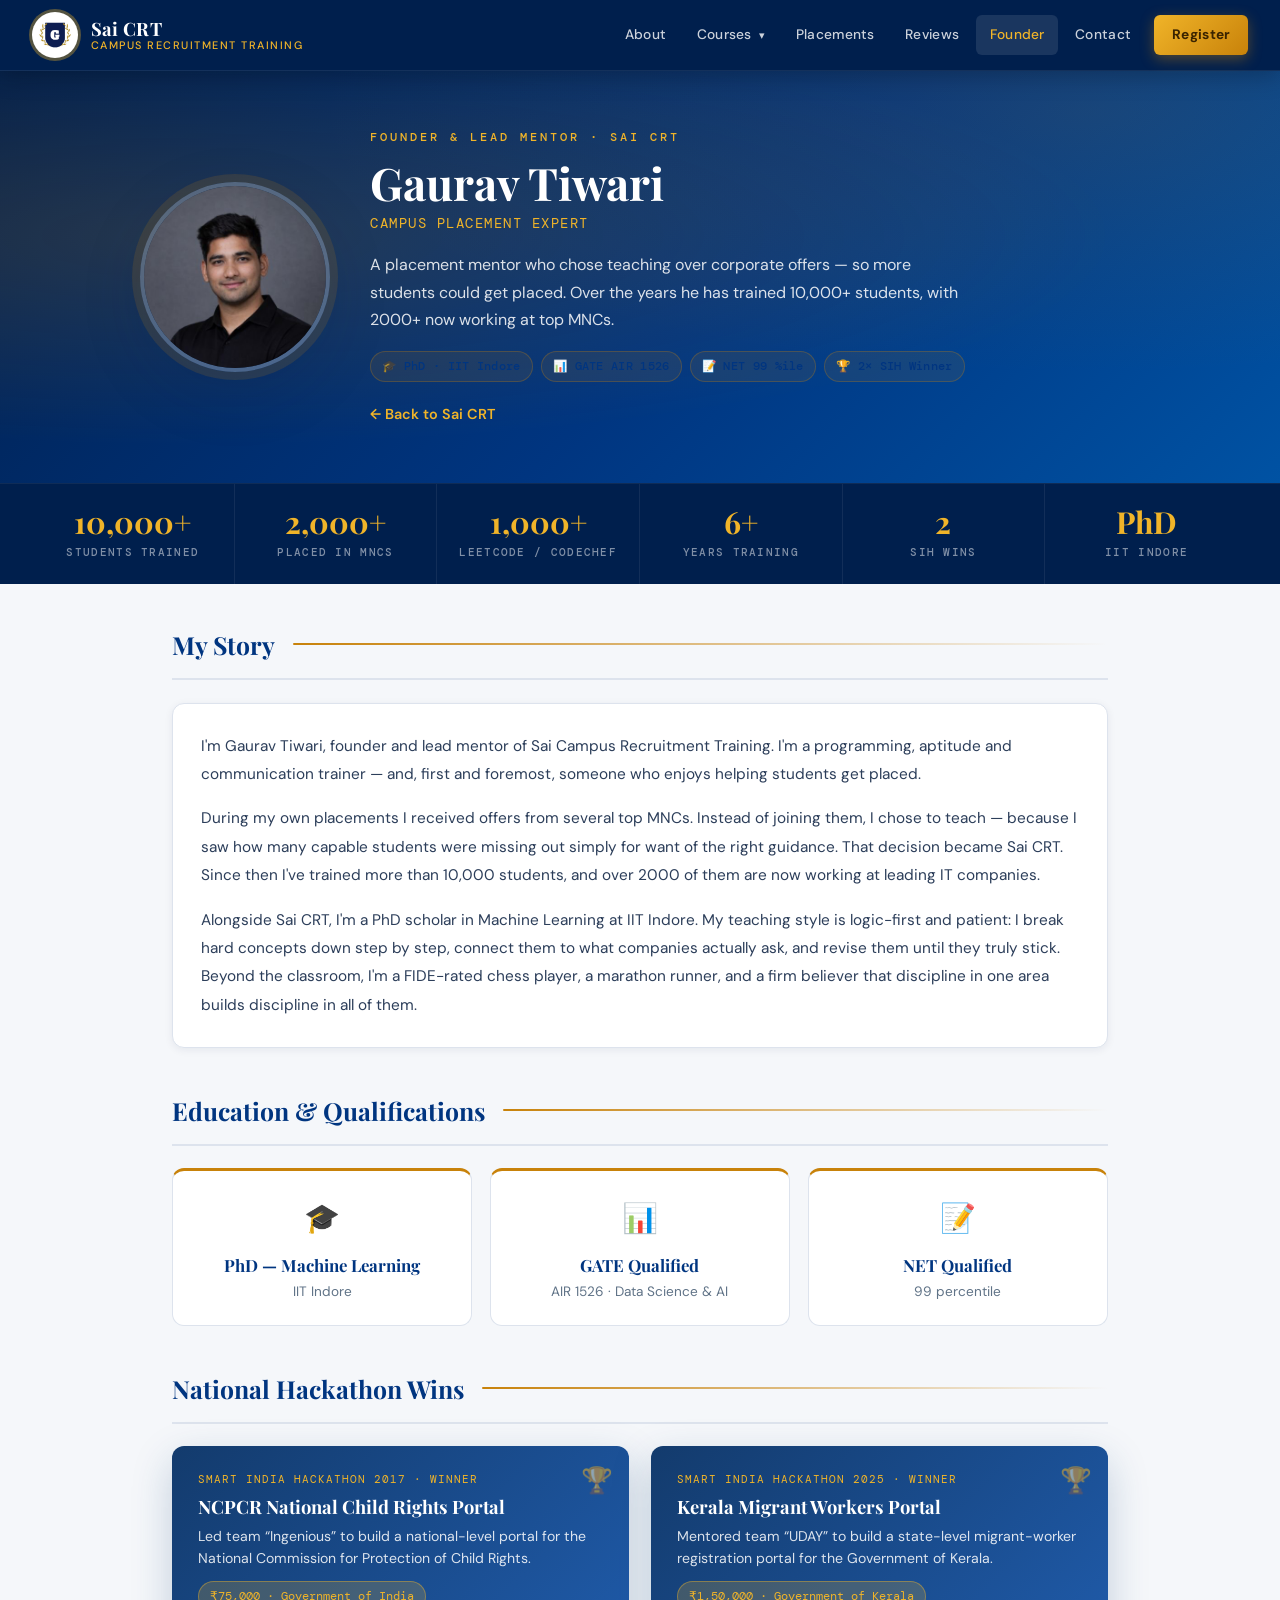
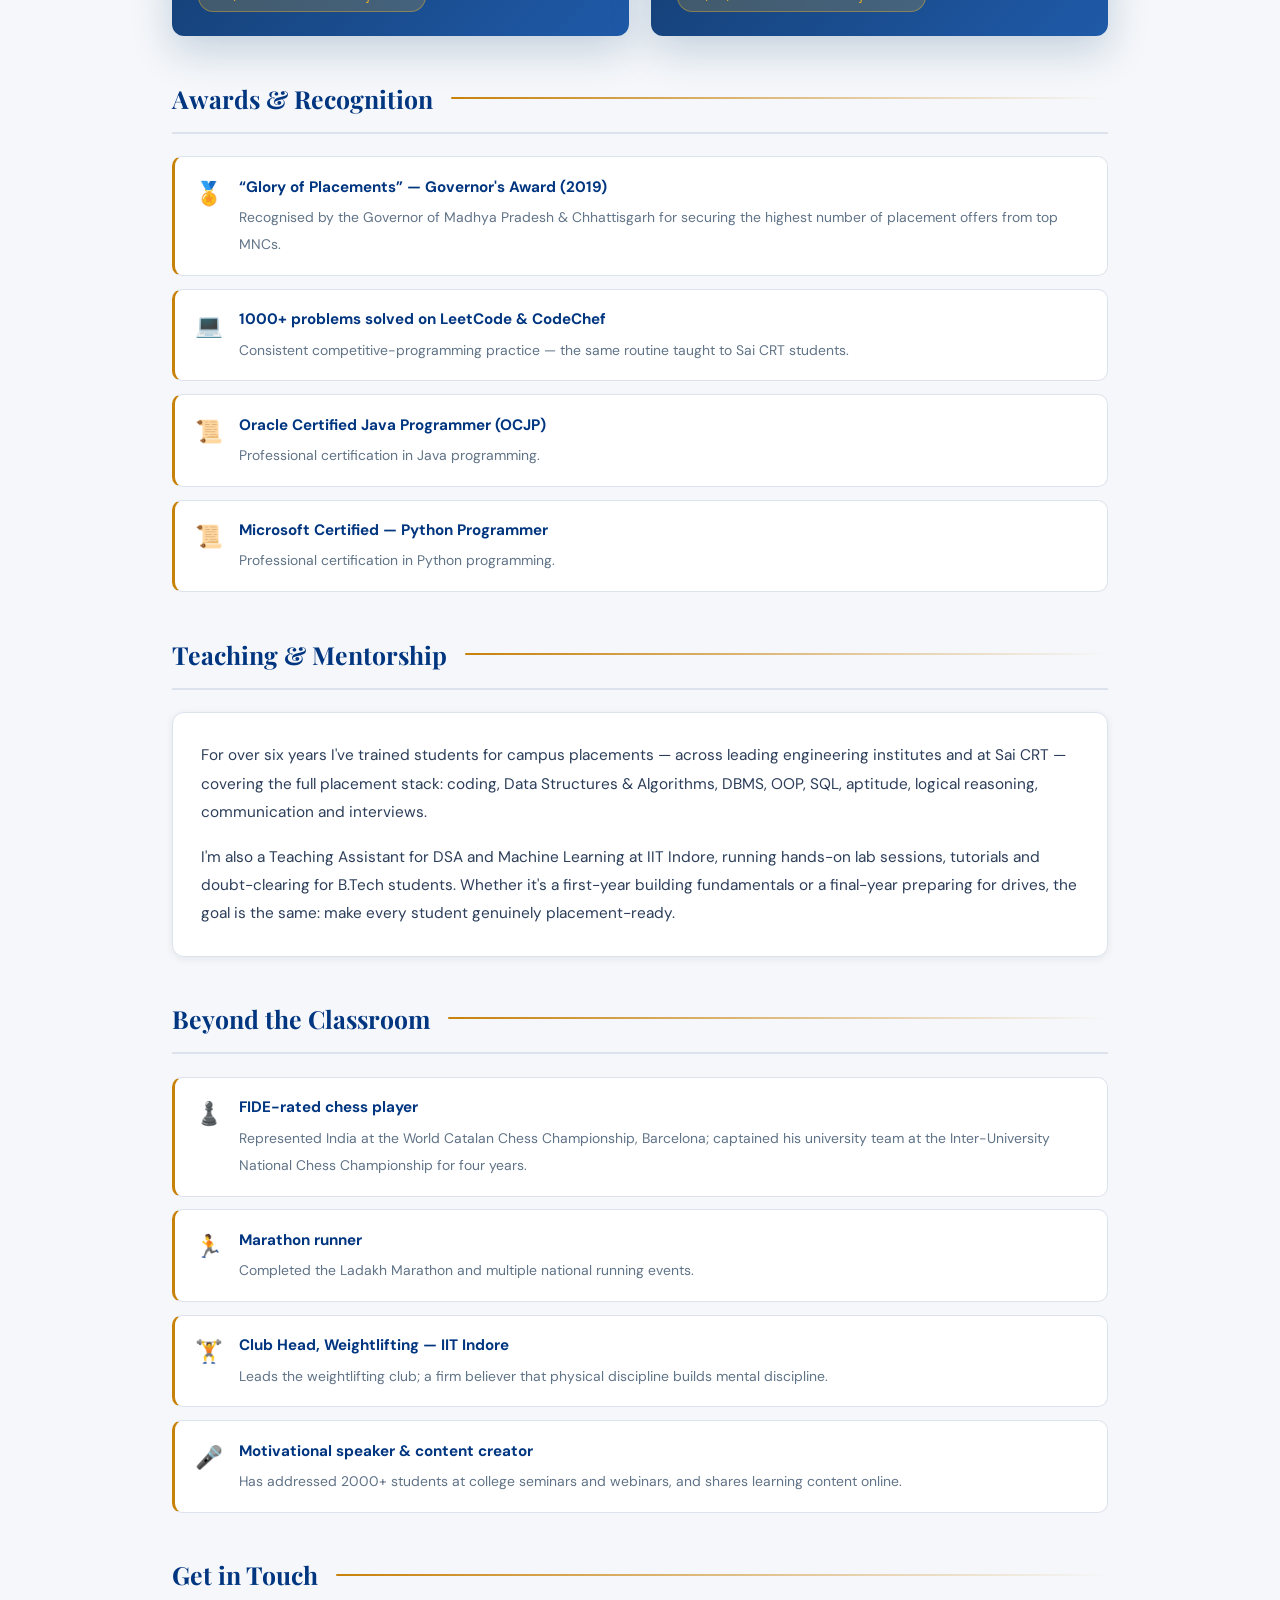
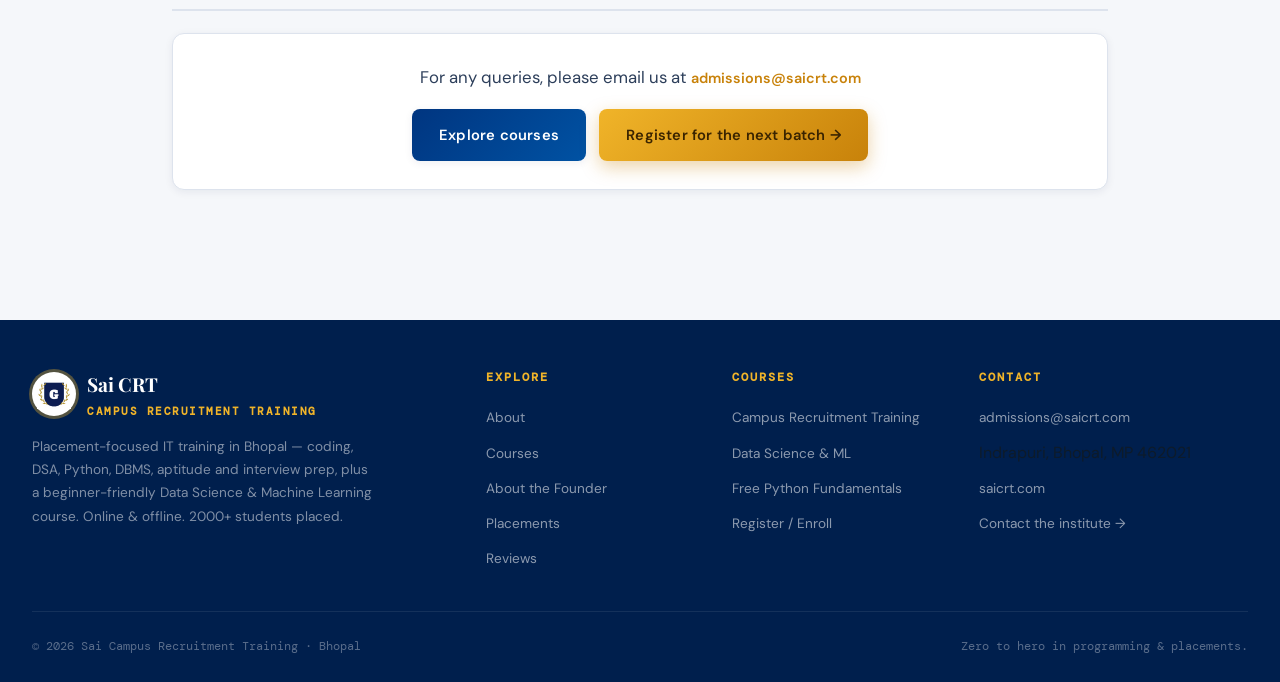
==== about.html @ c1619d97 "commit 1" ====
<!DOCTYPE html>
<html lang="en">
<head>
  <meta charset="UTF-8">
  <meta name="viewport" content="width=device-width, initial-scale=1.0">
  <script>document.documentElement.classList.add('js');</script>
  <meta name="description" content="About Gaurav Tiwari — Founder & Lead Mentor of Sai Campus Recruitment Training, Bhopal. PhD scholar (Machine Learning) at IIT Indore, GATE-qualified, two-time Smart India Hackathon winner. 10,000+ students trained, 2000+ placed at top MNCs.">
  <title>About the Founder — Gaurav Tiwari | Sai CRT</title>
  <link rel="icon" href="logo.png" type="image/png">
  <link rel="preconnect" href="https://fonts.googleapis.com">
  <link rel="preconnect" href="https://fonts.gstatic.com" crossorigin>
  <link href="https://fonts.googleapis.com/css2?family=Playfair+Display:wght@400;600;700;900&family=DM+Sans:wght@300;400;500;600;700&family=DM+Mono:wght@400;500&display=swap" rel="stylesheet">
  <link rel="stylesheet" href="style.css">
</head>
<body>

<!-- ======================= HEADER ======================= -->
<header>
  <div class="header-inner">
    <a href="index.html" class="logo-wrap" aria-label="Sai CRT home">
      <span class="logo-badge"><img src="logo.png" alt="Sai CRT logo"></span>
      <span class="logo-text">
        <strong>Sai CRT</strong>
        <span>Campus Recruitment Training</span>
      </span>
    </a>
    <button class="nav-toggle" aria-label="Toggle navigation" aria-expanded="false">☰</button>
    <nav class="main-nav" aria-label="Primary">
      <ul>
        <li><a href="index.html#about">About</a></li>
        <li class="nav-dropdown">
          <a href="index.html#courses">Courses</a>
          <ul class="dropdown-menu">
            <li><a href="index.html#courses">Campus Recruitment Training</a></li>
            <li><a href="index.html#courses">Data Science &amp; ML</a></li>
          </ul>
        </li>
        <li><a href="index.html#placements">Placements</a></li>
        <li><a href="index.html#reviews">Reviews</a></li>
        <li><a href="about.html" class="active">Founder</a></li>
        <li><a href="index.html#contact">Contact</a></li>
        <li><a href="index.html#register" class="nav-cta">Register</a></li>
      </ul>
    </nav>
  </div>
</header>

<!-- ======================= ABOUT HERO ======================= -->
<section class="about-hero">
  <div class="about-hero-inner">
    <img class="about-photo" src="gaurav.jpg" alt="Gaurav Tiwari">
    <div>
      <div class="hero-label">Founder &amp; Lead Mentor · Sai CRT</div>
      <h1>Gaurav Tiwari</h1>
      <div class="role">Campus Placement Expert</div>
      <p class="lead">A placement mentor who chose teaching over corporate offers — so more students could get placed. Over the years he has trained 10,000+ students, with 2000+ now working at top MNCs.</p>
      <div class="cred-chips">
        <span class="cred-chip">🎓 PhD · IIT Indore</span>
        <span class="cred-chip">📊 GATE AIR 1526</span>
        <span class="cred-chip">📝 NET 99 %ile</span>
        <span class="cred-chip">🏆 2× SIH Winner</span>
      </div>
      <a href="index.html" class="text-link on-navy">← Back to Sai CRT</a>
    </div>
  </div>
</section>

<!-- ======================= CREDENTIAL STRIP ======================= -->
<div class="stats-bar">
  <div class="stats-inner">
    <div class="stat-item"><span class="stat-num" data-count="10000" data-suffix="+">10,000+</span><span class="stat-label">Students Trained</span></div>
    <div class="stat-item"><span class="stat-num" data-count="2000" data-suffix="+">2000+</span><span class="stat-label">Placed in MNCs</span></div>
    <div class="stat-item"><span class="stat-num" data-count="1000" data-suffix="+">1000+</span><span class="stat-label">LeetCode / CodeChef</span></div>
    <div class="stat-item"><span class="stat-num" data-count="6" data-suffix="+">6+</span><span class="stat-label">Years Training</span></div>
    <div class="stat-item"><span class="stat-num" data-count="2">2</span><span class="stat-label">SIH Wins</span></div>
    <div class="stat-item"><span class="stat-num">PhD</span><span class="stat-label">IIT Indore</span></div>
  </div>
</div>

<!-- ======================= BODY ======================= -->
<div class="about-wrap">

  <!-- STORY -->
  <section class="block">
    <h2 class="section-title">My Story</h2>
    <div class="about-card reveal">
      <p>I'm Gaurav Tiwari, founder and lead mentor of Sai Campus Recruitment Training. I'm a programming, aptitude and communication trainer — and, first and foremost, someone who enjoys helping students get placed.</p>
      <p>During my own placements I received offers from several top MNCs. Instead of joining them, I chose to teach — because I saw how many capable students were missing out simply for want of the right guidance. That decision became Sai CRT. Since then I've trained more than 10,000 students, and over 2000 of them are now working at leading IT companies.</p>
      <p>Alongside Sai CRT, I'm a PhD scholar in Machine Learning at IIT Indore. My teaching style is logic-first and patient: I break hard concepts down step by step, connect them to what companies actually ask, and revise them until they truly stick. Beyond the classroom, I'm a FIDE-rated chess player, a marathon runner, and a firm believer that discipline in one area builds discipline in all of them.</p>
    </div>
  </section>

  <!-- EDUCATION -->
  <section class="block">
    <h2 class="section-title">Education &amp; Qualifications</h2>
    <div class="edu-grid">
      <div class="edu-card reveal"><div class="ico">🎓</div><h4>PhD — Machine Learning</h4><p>IIT Indore</p></div>
      <div class="edu-card reveal"><div class="ico">📊</div><h4>GATE Qualified</h4><p>AIR 1526 · Data Science &amp; AI</p></div>
      <div class="edu-card reveal"><div class="ico">📝</div><h4>NET Qualified</h4><p>99 percentile</p></div>
    </div>
  </section>

  <!-- HACKATHONS -->
  <section class="block">
    <h2 class="section-title">National Hackathon Wins</h2>
    <div class="grid-2">
      <div class="hack-card reveal">
        <div class="tag">Smart India Hackathon 2017 · Winner</div>
        <h4>NCPCR National Child Rights Portal</h4>
        <p>Led team “Ingenious” to build a national-level portal for the National Commission for Protection of Child Rights.</p>
        <span class="prize">₹75,000 · Government of India</span>
      </div>
      <div class="hack-card reveal">
        <div class="tag">Smart India Hackathon 2025 · Winner</div>
        <h4>Kerala Migrant Workers Portal</h4>
        <p>Mentored team “UDAY” to build a state-level migrant-worker registration portal for the Government of Kerala.</p>
        <span class="prize">₹1,50,000 · Government of Kerala</span>
      </div>
    </div>
  </section>

  <!-- AWARDS -->
  <section class="block">
    <h2 class="section-title">Awards &amp; Recognition</h2>
    <div class="reveal">
      <div class="award-item"><span class="ico">🏅</span><div><strong>“Glory of Placements” — Governor's Award (2019)</strong><span>Recognised by the Governor of Madhya Pradesh &amp; Chhattisgarh for securing the highest number of placement offers from top MNCs.</span></div></div>
      <div class="award-item"><span class="ico">💻</span><div><strong>1000+ problems solved on LeetCode &amp; CodeChef</strong><span>Consistent competitive-programming practice — the same routine taught to Sai CRT students.</span></div></div>
      <div class="award-item"><span class="ico">📜</span><div><strong>Oracle Certified Java Programmer (OCJP)</strong><span>Professional certification in Java programming.</span></div></div>
      <div class="award-item"><span class="ico">📜</span><div><strong>Microsoft Certified — Python Programmer</strong><span>Professional certification in Python programming.</span></div></div>
    </div>
  </section>

  <!-- TEACHING -->
  <section class="block">
    <h2 class="section-title">Teaching &amp; Mentorship</h2>
    <div class="about-card reveal">
      <p>For over six years I've trained students for campus placements — across leading engineering institutes and at Sai CRT — covering the full placement stack: coding, Data Structures &amp; Algorithms, DBMS, OOP, SQL, aptitude, logical reasoning, communication and interviews.</p>
      <p>I'm also a Teaching Assistant for DSA and Machine Learning at IIT Indore, running hands-on lab sessions, tutorials and doubt-clearing for B.Tech students. Whether it's a first-year building fundamentals or a final-year preparing for drives, the goal is the same: make every student genuinely placement-ready.</p>
    </div>
  </section>

  <!-- BEYOND -->
  <section class="block">
    <h2 class="section-title">Beyond the Classroom</h2>
    <div class="reveal">
      <div class="award-item"><span class="ico">♟️</span><div><strong>FIDE-rated chess player</strong><span>Represented India at the World Catalan Chess Championship, Barcelona; captained his university team at the Inter-University National Chess Championship for four years.</span></div></div>
      <div class="award-item"><span class="ico">🏃</span><div><strong>Marathon runner</strong><span>Completed the Ladakh Marathon and multiple national running events.</span></div></div>
      <div class="award-item"><span class="ico">🏋️</span><div><strong>Club Head, Weightlifting — IIT Indore</strong><span>Leads the weightlifting club; a firm believer that physical discipline builds mental discipline.</span></div></div>
      <div class="award-item"><span class="ico">🎤</span><div><strong>Motivational speaker &amp; content creator</strong><span>Has addressed 2000+ students at college seminars and webinars, and shares learning content online.</span></div></div>
    </div>
  </section>

  <!-- CONTACT -->
  <section class="block" id="contact">
    <h2 class="section-title">Get in Touch</h2>
    <div class="about-card reveal" style="text-align:center">
      <p style="font-size:1.05rem">For any queries, please email us at <a href="mailto:admissions@saicrt.com" class="text-link" style="display:inline-flex">admissions@saicrt.com</a></p>
      <div class="hero-actions" style="justify-content:center;margin-top:.6rem">
        <a href="index.html#courses" class="btn btn-navy">Explore courses</a>
        <a href="index.html#register" class="btn btn-gold">Register for the next batch →</a>
      </div>
    </div>
  </section>

</div>

<!-- ======================= FOOTER ======================= -->
<footer>
  <div class="footer-inner">
    <div class="footer-brand">
      <div class="fb-top">
        <span class="logo-badge"><img src="logo.png" alt="Sai CRT logo"></span>
        <strong>Sai CRT<small>Campus Recruitment Training</small></strong>
      </div>
      <p>Placement-focused IT training in Bhopal — coding, DSA, Python, DBMS, aptitude and interview prep, plus a beginner-friendly Data Science &amp; Machine Learning course. Online &amp; offline. 2000+ students placed.</p>
    </div>
    <div class="footer-col">
      <h4>Explore</h4>
      <ul>
        <li><a href="index.html#about">About</a></li>
        <li><a href="index.html#courses">Courses</a></li>
        <li><a href="about.html">About the Founder</a></li>
        <li><a href="index.html#placements">Placements</a></li>
        <li><a href="index.html#reviews">Reviews</a></li>
      </ul>
    </div>
    <div class="footer-col">
      <h4>Courses</h4>
      <ul>
        <li><a href="index.html#courses">Campus Recruitment Training</a></li>
        <li><a href="index.html#courses">Data Science &amp; ML</a></li>
        <li><a href="https://saicrt.com" target="_blank" rel="noopener">Free Python Fundamentals</a></li>
        <li><a href="index.html#register">Register / Enroll</a></li>
      </ul>
    </div>
    <div class="footer-col">
      <h4>Contact</h4>
      <ul>
        <li><a href="mailto:admissions@saicrt.com">admissions@saicrt.com</a></li>
        <li>Indrapuri, Bhopal, MP 462021</li>
        <li><a href="https://saicrt.com" target="_blank" rel="noopener">saicrt.com</a></li>
        <li><a href="index.html#contact">Contact the institute →</a></li>
      </ul>
    </div>
  </div>
  <div class="footer-bottom">
    <span>© <span id="year"></span> Sai Campus Recruitment Training · Bhopal</span>
    <span>Zero to hero in programming &amp; placements.</span>
  </div>
</footer>

<script src="script.js"></script>
</body>
</html>
---- style.css ----
/* =============================================
   ROOT — Navy + White + Gold (matched to lab theme)
   ============================================= */
:root{
  --navy-deep:#001f4d; --navy-dark:#003580; --navy-mid:#0052a3; --navy-soft:#1a6bbf;
  --gold:#c8820a; --gold-light:#f0b429;
  --cream:#f5f7fa; --white:#ffffff;
  --text-dark:#0d1b2a; --text-mid:#2c3e5a; --text-soft:#607387;
  --border:#dde3ed;
  --shadow-sm:0 2px 8px rgba(0,31,77,.07);
  --shadow-md:0 8px 30px rgba(0,31,77,.12);
  --shadow-lg:0 20px 60px rgba(0,31,77,.17);
  --transition:all .35s cubic-bezier(.4,0,.2,1);
  --radius:12px; --radius-lg:20px;
}
*,*::before,*::after{margin:0;padding:0;box-sizing:border-box}
html{scroll-behavior:smooth;font-size:16px;scroll-padding-top:84px}
body{font-family:'DM Sans',sans-serif;background:var(--cream);color:var(--text-dark);overflow-x:hidden;line-height:1.7}
img{max-width:100%;display:block}
a{text-decoration:none;color:inherit}
ul{list-style:none}
::-webkit-scrollbar{width:6px}
::-webkit-scrollbar-track{background:var(--cream)}
::-webkit-scrollbar-thumb{background:var(--navy-soft);border-radius:3px}
:focus-visible{outline:3px solid var(--gold-light);outline-offset:2px;border-radius:4px}

/* =============================================  HEADER  ============================================= */
header{position:sticky;top:0;z-index:1000;background:var(--navy-deep);border-bottom:1px solid rgba(255,255,255,.08);box-shadow:0 4px 24px rgba(0,0,0,.25)}
.header-inner{max-width:1400px;margin:0 auto;padding:0 2rem;display:flex;align-items:center;justify-content:space-between;height:70px;gap:1.5rem}
.logo-wrap{display:flex;align-items:center;gap:.8rem;flex-shrink:0}
.logo-badge{width:46px;height:46px;border-radius:50%;background:var(--white);display:flex;align-items:center;justify-content:center;box-shadow:0 0 0 3px rgba(240,180,41,.35);flex-shrink:0}
.logo-badge img{width:34px;height:34px;object-fit:contain}
.logo-text{line-height:1.15}
.logo-text strong{display:block;color:var(--white);font-family:'Playfair Display',serif;font-size:1.15rem;letter-spacing:.3px}
.logo-text span{display:block;color:var(--gold-light);font-size:.68rem;letter-spacing:1.5px;text-transform:uppercase;font-weight:500}
.main-nav ul{display:flex;align-items:center;gap:.2rem}
.main-nav a{display:block;padding:.5rem .85rem;color:rgba(255,255,255,.8);font-size:.86rem;font-weight:500;border-radius:6px;transition:var(--transition);letter-spacing:.3px}
.main-nav a:hover,.main-nav a.active{background:rgba(255,255,255,.1);color:var(--gold-light)}
.nav-cta{margin-left:.4rem;background:linear-gradient(135deg,var(--gold-light),var(--gold))!important;color:#3a2400!important;font-weight:700!important;padding:.55rem 1.1rem!important;box-shadow:0 4px 14px rgba(200,130,10,.4)}
.nav-cta:hover{transform:translateY(-2px);filter:brightness(1.05)}
.nav-toggle{display:none;background:none;border:none;color:var(--white);font-size:1.5rem;cursor:pointer;padding:.5rem}
.nav-dropdown{position:relative}
.nav-dropdown>a::after{content:' ▾';font-size:.7rem;margin-left:.25rem}
.dropdown-menu{position:absolute;top:100%;left:0;background:linear-gradient(135deg,var(--navy-deep),var(--navy-dark));border:1px solid rgba(255,255,255,.1);border-radius:8px;min-width:210px;margin:.5rem 0 0;padding:.5rem 0;opacity:0;visibility:hidden;transform:translateY(-5px);transition:all .3s ease;z-index:1000;box-shadow:0 8px 24px rgba(0,0,0,.3)}
.nav-dropdown:hover .dropdown-menu,.nav-dropdown:focus-within .dropdown-menu{opacity:1;visibility:visible;transform:translateY(0)}
.dropdown-menu a{display:block;padding:.6rem 1.2rem;color:rgba(255,255,255,.85);font-size:.82rem;font-weight:500;border-radius:0}
.dropdown-menu a:hover{background:rgba(255,255,255,.1);color:var(--gold-light);padding-left:1.4rem}

/* =============================================  BUTTONS  ============================================= */
.btn{display:inline-flex;align-items:center;justify-content:center;gap:.5rem;padding:.85rem 1.7rem;border-radius:8px;font-family:'DM Sans',sans-serif;font-size:.92rem;font-weight:600;cursor:pointer;border:none;transition:var(--transition);letter-spacing:.2px;white-space:nowrap}
.btn-gold{background:linear-gradient(135deg,var(--gold-light),var(--gold));color:#3a2400;box-shadow:0 6px 18px rgba(200,130,10,.35)}
.btn-gold:hover{transform:translateY(-2px);box-shadow:0 10px 26px rgba(200,130,10,.45);filter:brightness(1.04)}
.btn-navy{background:linear-gradient(135deg,var(--navy-dark),var(--navy-mid));color:#fff;box-shadow:var(--shadow-sm)}
.btn-navy:hover{transform:translateY(-2px);box-shadow:var(--shadow-md)}
.btn-ghost{background:transparent;color:#fff;border:1px solid rgba(255,255,255,.4)}
.btn-ghost:hover{background:rgba(255,255,255,.12);border-color:var(--gold-light);color:var(--gold-light)}
.btn-ghost-navy{background:transparent;color:var(--navy-dark);border:1px solid var(--border)}
.btn-ghost-navy:hover{background:var(--navy-dark);color:#fff;border-color:var(--navy-dark)}

/* =============================================  HERO  ============================================= */
.hero{background:linear-gradient(135deg,var(--navy-deep) 0%,var(--navy-dark) 50%,var(--navy-mid) 100%);padding:4.5rem 2rem 4rem;position:relative;overflow:hidden}
.hero::before{content:'';position:absolute;inset:0;pointer-events:none;background:radial-gradient(ellipse at 18% 45%,rgba(200,130,10,.18) 0%,transparent 60%),radial-gradient(ellipse at 82% 15%,rgba(200,130,10,.12) 0%,transparent 50%)}
.hero-grid{position:absolute;inset:0;pointer-events:none;background-image:linear-gradient(rgba(255,255,255,.03) 1px,transparent 1px),linear-gradient(90deg,rgba(255,255,255,.03) 1px,transparent 1px);background-size:40px 40px}
.hero-inner{position:relative;z-index:2;max-width:1400px;margin:0 auto;display:grid;grid-template-columns:auto 1fr auto;align-items:center;gap:3rem}
.hero-photo-wrap{display:flex;flex-direction:column;align-items:center;gap:1rem}
.hero-photo{width:190px;height:190px;border-radius:50%;border:4px solid rgba(255,255,255,.25);overflow:hidden;box-shadow:0 0 0 8px rgba(200,130,10,.15),var(--shadow-lg);animation:float 5s ease-in-out infinite}
.hero-photo img{width:100%;height:100%;object-fit:cover}
@keyframes float{0%,100%{transform:translateY(0)}50%{transform:translateY(-10px)}}
.hero-badge{background:rgba(200,130,10,.2);border:1px solid rgba(200,130,10,.4);color:var(--gold-light);font-size:.72rem;font-weight:600;letter-spacing:1.2px;text-transform:uppercase;padding:.35rem .9rem;border-radius:20px;font-family:'DM Mono',monospace;white-space:nowrap}
.hero-info{flex:1}
.hero-label{font-size:.74rem;letter-spacing:3px;text-transform:uppercase;color:var(--gold-light);font-family:'DM Mono',monospace;margin-bottom:.7rem;font-weight:500}
.hero-name{font-family:'Playfair Display',serif;font-size:3rem;color:var(--white);line-height:1.1;font-weight:700;margin-bottom:.8rem;text-shadow:0 2px 20px rgba(0,0,0,.3)}
.hero-name .accent{color:var(--gold-light)}
.hero-sub{font-size:1.02rem;color:rgba(255,255,255,.82);margin-bottom:1.3rem;max-width:620px;line-height:1.7}
.hero-tags{display:flex;flex-wrap:wrap;gap:.5rem;margin-bottom:1.6rem}
.hero-tag{background:rgba(255,255,255,.08);border:1px solid rgba(255,255,255,.15);color:rgba(255,255,255,.85);padding:.3rem .85rem;border-radius:20px;font-size:.78rem;font-weight:500;transition:var(--transition)}
.hero-tag:hover{background:rgba(200,130,10,.2);border-color:var(--gold);color:var(--gold-light)}
.hero-actions{display:flex;flex-wrap:wrap;gap:.8rem}
.hero-contact{display:flex;flex-direction:column;gap:.7rem;min-width:210px}
.contact-chip{display:flex;align-items:center;gap:.65rem;background:rgba(255,255,255,.07);border:1px solid rgba(255,255,255,.12);border-radius:8px;padding:.6rem 1rem;color:rgba(255,255,255,.85);font-size:.82rem;transition:var(--transition)}
.contact-chip:hover{background:rgba(200,130,10,.15);border-color:rgba(200,130,10,.4)}
.contact-chip .icon{font-size:1.1rem}
.contact-chip strong{display:block;font-size:.64rem;letter-spacing:1px;text-transform:uppercase;color:var(--gold-light);margin-bottom:.1rem}

/* =============================================  STATS BAR  ============================================= */
.stats-bar{background:var(--navy-deep);border-top:1px solid rgba(255,255,255,.06)}
.stats-inner{max-width:1400px;margin:0 auto;padding:0 2rem;display:grid;grid-template-columns:repeat(6,1fr)}
.stat-item{padding:1.4rem 1rem;text-align:center;border-right:1px solid rgba(255,255,255,.07);transition:var(--transition)}
.stat-item:last-child{border-right:none}
.stat-item:hover{background:rgba(255,255,255,.04)}
.stat-num{font-family:'Playfair Display',serif;font-size:1.9rem;font-weight:700;color:var(--gold-light);line-height:1;display:block}
.stat-label{font-size:.7rem;color:rgba(255,255,255,.5);text-transform:uppercase;letter-spacing:1.3px;font-weight:500;margin-top:.35rem;display:block;font-family:'DM Mono',monospace}

/* =============================================  PAGE LAYOUT  ============================================= */
.page-layout{max-width:1400px;margin:0 auto;padding:2.5rem 2rem;display:grid;grid-template-columns:250px 1fr;gap:2.5rem;align-items:start}

/* =============================================  SIDEBAR  ============================================= */
.sidebar{position:sticky;top:90px;background:var(--white);border-radius:var(--radius);box-shadow:var(--shadow-sm);overflow:hidden;border:1px solid var(--border)}
.sidebar-header{padding:1.1rem 1.25rem;background:linear-gradient(135deg,var(--navy-dark),var(--navy-mid));color:var(--white)}
.sidebar-header p{font-size:.66rem;letter-spacing:2px;text-transform:uppercase;opacity:.75;font-family:'DM Mono',monospace;margin-bottom:.2rem}
.sidebar-header strong{font-family:'Playfair Display',serif;font-size:1.2rem;display:block}
.sidebar-header small{display:block;color:var(--gold-light);font-size:.74rem;margin-top:.35rem;font-family:'DM Mono',monospace}
.sidebar-nav a{display:flex;align-items:center;gap:.5rem;padding:.72rem 1.25rem;color:var(--text-mid);font-size:.85rem;font-weight:500;border-bottom:1px solid var(--border);transition:var(--transition);position:relative}
.sidebar-nav a::before{content:'';position:absolute;left:0;top:0;bottom:0;width:3px;background:var(--gold);transform:scaleY(0);transition:var(--transition)}
.sidebar-nav a:hover,.sidebar-nav a.active{background:rgba(200,130,10,.07);color:var(--navy-dark);padding-left:1.6rem}
.sidebar-nav a:hover::before,.sidebar-nav a.active::before{transform:scaleY(1)}
.sidebar-cta{padding:1rem 1.15rem}
.sidebar-cta .btn{width:100%}

/* =============================================  MAIN / SECTION TITLES  ============================================= */
.block{margin-bottom:2.6rem;scroll-margin-top:84px}
.section-title{font-family:'Playfair Display',serif;font-size:1.55rem;font-weight:700;color:var(--navy-dark);margin-bottom:1.4rem;padding-bottom:.75rem;border-bottom:2px solid var(--border);display:flex;align-items:center;gap:.6rem}
.section-title::after{content:'';display:inline-block;flex:1;height:2px;background:linear-gradient(90deg,var(--gold),transparent);margin-left:.5rem;border-radius:2px;position:relative;top:-1px}
.eyebrow{font-family:'DM Mono',monospace;font-size:.72rem;letter-spacing:2px;text-transform:uppercase;color:var(--gold);font-weight:500;margin-bottom:.3rem}

/* =============================================  NEWS BOX  ============================================= */
.news-box{background:linear-gradient(135deg,#133b6d,#1f5aa8);border-radius:var(--radius);padding:1.5rem;margin-bottom:2rem;box-shadow:0 20px 45px rgba(17,67,120,.25);position:relative;overflow:hidden}
.news-box::before{content:'UPDATES';position:absolute;right:-6px;top:-14px;font-size:3.4rem;font-weight:900;font-family:'Playfair Display',serif;color:rgba(255,255,255,.08);letter-spacing:-2px}
.news-box h3{font-family:'Playfair Display',serif;color:#f8fbff;font-size:1.1rem;margin-bottom:1rem;display:flex;align-items:center;gap:.5rem}
.news-item{display:flex;align-items:flex-start;gap:.75rem;padding:.85rem;border-radius:10px;background:rgba(255,255,255,.14);border:1px solid rgba(255,255,255,.22);color:rgba(255,255,255,.98);font-size:.9rem;line-height:1.55;margin-bottom:.6rem;transition:var(--transition);border-left:4px solid rgba(240,180,41,.9)}
.news-item:last-child{margin-bottom:0}
.news-item:hover{background:rgba(255,255,255,.24);transform:translateX(6px)}
.news-item b{color:#ffe9b8}
.news-dot{width:10px;height:10px;border-radius:50%;background:linear-gradient(180deg,#ffe08a,#f0b429);flex-shrink:0;margin-top:5px;animation:blink 1.8s ease-in-out infinite}
@keyframes blink{0%,100%{opacity:1}50%{opacity:.35}}

/* =============================================  CARD  ============================================= */
.card{background:var(--white);border-radius:var(--radius);padding:1.75rem;box-shadow:var(--shadow-sm);border:1px solid var(--border);transition:var(--transition)}
.card p{color:var(--text-mid);line-height:1.8;font-size:.95rem;margin-bottom:.9rem}
.card p:last-child{margin-bottom:0}

/* =============================================  GRIDS  ============================================= */
.grid-2{display:grid;grid-template-columns:repeat(2,1fr);gap:1.4rem}
.grid-3{display:grid;grid-template-columns:repeat(3,1fr);gap:1.25rem}
.grid-auto{display:grid;grid-template-columns:repeat(auto-fit,minmax(250px,1fr));gap:1.25rem}

/* =============================================  MENTOR  ============================================= */
.mentor{display:grid;grid-template-columns:auto 1fr;gap:1.75rem;align-items:center}
.mentor-photo{width:150px;height:150px;border-radius:50%;object-fit:cover;border:4px solid var(--white);box-shadow:0 0 0 3px var(--gold),var(--shadow-md);flex-shrink:0}
.mentor h4{font-family:'Playfair Display',serif;color:var(--navy-dark);font-size:1.3rem;margin-bottom:.15rem}
.mentor .role{color:var(--gold);font-family:'DM Mono',monospace;font-size:.8rem;letter-spacing:1px;text-transform:uppercase;margin-bottom:.7rem}
.mentor p{color:var(--text-mid);font-size:.92rem;line-height:1.75}

/* =============================================  COURSE CARDS (centerpiece)  ============================================= */
.course-card{background:var(--white);border:1px solid var(--border);border-radius:var(--radius-lg);overflow:hidden;transition:var(--transition);display:flex;flex-direction:column;position:relative}
.course-card:hover{box-shadow:var(--shadow-lg);transform:translateY(-5px)}
.course-top{padding:1.5rem 1.5rem 1.2rem;background:linear-gradient(135deg,var(--navy-deep),var(--navy-mid));color:#fff;position:relative;overflow:hidden}
.course-top::after{content:'';position:absolute;inset:0;background:radial-gradient(ellipse at 85% 10%,rgba(200,130,10,.22),transparent 60%);pointer-events:none}
.course-badges{display:flex;gap:.5rem;flex-wrap:wrap;margin-bottom:.9rem;position:relative;z-index:1}
.cbadge{font-family:'DM Mono',monospace;font-size:.68rem;font-weight:500;letter-spacing:.5px;padding:.25rem .7rem;border-radius:20px;background:rgba(255,255,255,.14);border:1px solid rgba(255,255,255,.25);color:#fff}
.cbadge.gold{background:rgba(240,180,41,.2);border-color:rgba(240,180,41,.5);color:var(--gold-light)}
.course-top h3{font-family:'Playfair Display',serif;font-size:1.45rem;line-height:1.2;position:relative;z-index:1}
.course-top .for{font-size:.85rem;color:rgba(255,255,255,.8);margin-top:.4rem;position:relative;z-index:1}
.course-body{padding:1.4rem 1.5rem;flex:1;display:flex;flex-direction:column}
.course-body h5{font-family:'DM Mono',monospace;font-size:.72rem;letter-spacing:1.5px;text-transform:uppercase;color:var(--text-soft);margin:0 0 .6rem}
.course-list{margin-bottom:1.1rem}
.course-list li{position:relative;padding-left:1.5rem;margin-bottom:.5rem;font-size:.88rem;color:var(--text-mid);line-height:1.5}
.course-list li::before{content:'✓';position:absolute;left:0;top:0;color:var(--gold);font-weight:700}
.course-meta{display:flex;flex-direction:column;gap:.4rem;padding:.9rem 1rem;background:var(--cream);border-radius:10px;margin-bottom:1.1rem;border:1px solid var(--border)}
.course-meta div{display:flex;align-items:baseline;gap:.5rem;font-size:.83rem;color:var(--text-mid)}
.course-meta div span{font-family:'DM Mono',monospace;font-size:.68rem;letter-spacing:1px;text-transform:uppercase;color:var(--text-soft);min-width:78px}
.course-fee{display:flex;align-items:baseline;gap:.6rem;margin-bottom:1.1rem;flex-wrap:wrap}
.course-fee .now{font-family:'Playfair Display',serif;font-size:1.7rem;font-weight:700;color:var(--navy-dark)}
.course-fee .was{font-size:1rem;color:var(--text-soft);text-decoration:line-through}
.course-fee .tag{font-family:'DM Mono',monospace;font-size:.66rem;letter-spacing:.5px;text-transform:uppercase;background:rgba(200,130,10,.12);color:var(--gold);border:1px solid rgba(200,130,10,.3);padding:.2rem .55rem;border-radius:20px}
.course-body .btn{width:100%;margin-top:auto}

/* =============================================  INTEREST / LEARN CARDS  ============================================= */
.interest-card{background:var(--white);border:1px solid var(--border);border-radius:var(--radius);padding:1.5rem;transition:var(--transition);position:relative;overflow:hidden}
.interest-card::before{content:'';position:absolute;top:0;left:0;right:0;height:3px;background:linear-gradient(90deg,var(--navy-dark),var(--gold));transform:scaleX(0);transform-origin:left;transition:var(--transition)}
.interest-card:hover::before{transform:scaleX(1)}
.interest-card:hover{box-shadow:var(--shadow-md);transform:translateY(-4px)}
.interest-icon{font-size:1.8rem;margin-bottom:.6rem}
.interest-card h4{color:var(--navy-dark);font-size:1rem;font-weight:600;margin-bottom:.4rem}
.interest-card p{color:var(--text-soft);font-size:.85rem;line-height:1.6}

/* =============================================  STEPS (How it works)  ============================================= */
.step-card{background:var(--white);border:1px solid var(--border);border-radius:var(--radius);padding:1.5rem 1.4rem;transition:var(--transition);position:relative;overflow:hidden}
.step-card:hover{box-shadow:var(--shadow-md);transform:translateY(-4px)}
.step-num{font-family:'DM Mono',monospace;font-size:2.4rem;font-weight:500;color:rgba(200,130,10,.28);line-height:1;margin-bottom:.5rem}
.step-card h4{color:var(--navy-dark);font-size:1rem;font-weight:600;margin-bottom:.4rem}
.step-card p{color:var(--text-soft);font-size:.85rem;line-height:1.6}

/* =============================================  PLACEMENTS  ============================================= */
.company-wall{display:grid;grid-template-columns:repeat(5,1fr);gap:.9rem}
.company-tile{background:var(--white);border:1px solid var(--border);border-radius:10px;padding:1rem .6rem;text-align:center;font-weight:600;color:var(--navy-dark);font-size:.9rem;transition:var(--transition);display:flex;align-items:center;justify-content:center;min-height:64px}
.company-tile:hover{border-color:var(--gold);box-shadow:var(--shadow-sm);transform:translateY(-3px);color:var(--navy-mid)}
.highlight-card{margin-top:1.4rem;background:linear-gradient(135deg,#133b6d,#1f5aa8);border-radius:var(--radius);padding:1.5rem 1.6rem;color:#fff;display:flex;align-items:center;gap:1.3rem;box-shadow:0 16px 40px rgba(17,67,120,.22);flex-wrap:wrap}
.highlight-badge{font-family:'Playfair Display',serif;font-size:2.4rem;font-weight:900;color:var(--gold-light);line-height:1;white-space:nowrap}
.highlight-card h4{font-family:'Playfair Display',serif;font-size:1.15rem;margin-bottom:.25rem}
.highlight-card p{color:rgba(255,255,255,.85);font-size:.9rem;line-height:1.6;flex:1;min-width:220px}

/* =============================================  TESTIMONIALS  ============================================= */
.review-head{display:flex;align-items:center;gap:1rem;margin-bottom:1.3rem;flex-wrap:wrap}
.review-score{font-family:'Playfair Display',serif;font-size:2.6rem;font-weight:700;color:var(--navy-dark);line-height:1}
.review-stars{color:var(--gold);font-size:1.1rem;letter-spacing:2px}
.review-meta{font-size:.85rem;color:var(--text-soft);font-family:'DM Mono',monospace}
.testimonial{background:var(--white);border:1px solid var(--border);border-radius:var(--radius);padding:1.5rem;transition:var(--transition);position:relative}
.testimonial:hover{box-shadow:var(--shadow-md);transform:translateY(-4px)}
.testimonial .quote{font-size:2.5rem;font-family:'Playfair Display',serif;color:rgba(200,130,10,.25);line-height:.5;height:.6em;display:block;margin-bottom:.5rem}
.testimonial p{color:var(--text-mid);font-size:.9rem;line-height:1.7;font-style:italic;margin-bottom:1rem}
.testimonial .stars{color:var(--gold);font-size:.85rem;letter-spacing:1px;margin-bottom:.4rem}
.testimonial .who{font-size:.8rem;color:var(--text-soft);font-weight:600}

/* =============================================  REGISTER FORM  ============================================= */
.register-wrap{background:linear-gradient(135deg,var(--navy-deep),var(--navy-mid));border-radius:var(--radius-lg);overflow:hidden;box-shadow:var(--shadow-lg);display:grid;grid-template-columns:1fr 1.1fr;position:relative}
.register-wrap::before{content:'';position:absolute;inset:0;background:radial-gradient(ellipse at 15% 20%,rgba(200,130,10,.18),transparent 55%);pointer-events:none}
.register-info{padding:2.2rem;color:#fff;position:relative;z-index:1}
.register-info .eyebrow{color:var(--gold-light)}
.register-info h3{font-family:'Playfair Display',serif;font-size:1.9rem;line-height:1.15;margin-bottom:1rem}
.register-info .sub{color:rgba(255,255,255,.8);font-size:.95rem;margin-bottom:1.4rem;line-height:1.7}
.reg-fact{display:flex;align-items:center;gap:.7rem;margin-bottom:.7rem;font-size:.92rem;color:#fff}
.reg-fact .ico{width:34px;height:34px;border-radius:8px;background:rgba(240,180,41,.18);border:1px solid rgba(240,180,41,.35);display:flex;align-items:center;justify-content:center;font-size:1rem;flex-shrink:0}
.reg-fact b{color:var(--gold-light)}
.register-form{background:var(--white);padding:2.2rem;position:relative;z-index:1}
.register-form h4{font-family:'Playfair Display',serif;color:var(--navy-dark);font-size:1.2rem;margin-bottom:1.1rem}
.field{margin-bottom:1rem}
.field label{display:block;font-size:.76rem;font-weight:600;color:var(--text-mid);margin-bottom:.35rem;font-family:'DM Mono',monospace;letter-spacing:.5px;text-transform:uppercase}
.field input,.field select,.field textarea{width:100%;padding:.7rem .85rem;border:1px solid var(--border);border-radius:8px;font-family:'DM Sans',sans-serif;font-size:.9rem;color:var(--text-dark);background:var(--cream);transition:var(--transition)}
.field input:focus,.field select:focus,.field textarea:focus{outline:none;border-color:var(--gold);background:#fff;box-shadow:0 0 0 3px rgba(240,180,41,.15)}
.field textarea{resize:vertical;min-height:70px}
.register-form .btn{width:100%;margin-top:.3rem}
.form-note{font-size:.78rem;color:var(--text-soft);text-align:center;margin-top:.9rem;line-height:1.6}
.form-note a{color:var(--navy-mid);font-weight:600;text-decoration:underline}

/* =============================================  CONTACT  ============================================= */
.contact-grid{display:grid;grid-template-columns:1fr 1fr;gap:1.4rem;align-items:stretch}
.contact-list .contact-row{display:flex;align-items:flex-start;gap:.9rem;padding:1rem 1.15rem;background:var(--white);border:1px solid var(--border);border-left:3px solid var(--gold);border-radius:10px;margin-bottom:.8rem;transition:var(--transition)}
.contact-list .contact-row:hover{transform:translateX(4px);box-shadow:var(--shadow-sm)}
.contact-row .ico{font-size:1.2rem;flex-shrink:0;margin-top:2px}
.contact-row strong{display:block;color:var(--navy-dark);font-size:.9rem;margin-bottom:.1rem}
.contact-row span,.contact-row a{color:var(--text-soft);font-size:.85rem;line-height:1.5}
.contact-row a:hover{color:var(--gold)}
.map-wrap{border-radius:var(--radius);overflow:hidden;border:1px solid var(--border);box-shadow:var(--shadow-sm);min-height:280px}
.map-wrap iframe{width:100%;height:100%;min-height:280px;border:0;display:block}
.socials{display:flex;gap:.6rem;margin-top:.4rem}
.social-btn{display:inline-flex;align-items:center;justify-content:center;width:42px;height:42px;border-radius:10px;background:var(--white);border:1px solid var(--border);font-size:1.1rem;transition:var(--transition)}
.social-btn:hover{background:var(--navy-dark);border-color:var(--navy-dark);transform:translateY(-3px)}

/* =============================================  FOOTER  ============================================= */
footer{background:var(--navy-deep);padding:3rem 2rem 1.5rem;margin-top:3rem}
.footer-inner{max-width:1400px;margin:0 auto;display:grid;grid-template-columns:2fr 1fr 1fr 1.3fr;gap:2.5rem;padding-bottom:2rem;border-bottom:1px solid rgba(255,255,255,.08)}
.footer-brand .fb-top{display:flex;align-items:center;gap:.7rem;margin-bottom:.9rem}
.footer-brand .logo-badge{width:44px;height:44px}
.footer-brand strong{font-family:'Playfair Display',serif;font-size:1.2rem;color:var(--white);display:block}
.footer-brand strong small{display:block;color:var(--gold-light);font-size:.66rem;letter-spacing:1.5px;text-transform:uppercase;font-family:'DM Mono',monospace;margin-top:.15rem}
.footer-brand p{color:rgba(255,255,255,.5);font-size:.85rem;line-height:1.7;max-width:340px}
.footer-col h4{color:var(--gold-light);font-size:.72rem;letter-spacing:2px;text-transform:uppercase;font-weight:600;margin-bottom:1rem;font-family:'DM Mono',monospace}
.footer-col li{margin-bottom:.5rem}
.footer-col a{color:rgba(255,255,255,.55);font-size:.85rem;transition:var(--transition)}
.footer-col a:hover{color:var(--gold-light);padding-left:4px}
.footer-bottom{max-width:1400px;margin:1.5rem auto 0;display:flex;justify-content:space-between;align-items:center;color:rgba(255,255,255,.35);font-size:.78rem;font-family:'DM Mono',monospace;gap:1rem;flex-wrap:wrap}

/* =============================================  REVEAL  ============================================= */
.reveal{transition:opacity .6s ease,transform .6s ease}
.js .reveal:not(.in){opacity:0;transform:translateY(20px)}

/* =============================================  RESPONSIVE  ============================================= */
@media (max-width:1100px){
  .stats-inner{grid-template-columns:repeat(3,1fr)}
  .stat-item:nth-child(3){border-right:none}
  .footer-inner{grid-template-columns:1fr 1fr;gap:2rem}
  .hero-inner{grid-template-columns:auto 1fr}
  .hero-contact{display:none}
}
@media (max-width:960px){
  .page-layout{grid-template-columns:1fr}
  .sidebar{position:static;display:none}
  .register-wrap{grid-template-columns:1fr}
  .company-wall{grid-template-columns:repeat(3,1fr)}
}
@media (max-width:820px){
  .hero-inner{grid-template-columns:1fr;text-align:center;justify-items:center}
  .hero-photo{width:150px;height:150px}
  .hero-name{font-size:2.2rem}
  .hero-sub{margin-left:auto;margin-right:auto}
  .hero-tags,.hero-actions{justify-content:center}
  .grid-2,.grid-3,.mentor,.contact-grid{grid-template-columns:1fr}
  .mentor{text-align:center;justify-items:center}
}
@media (max-width:768px){
  .main-nav{display:none;position:absolute;top:70px;left:0;right:0;background:var(--navy-deep);border-top:1px solid rgba(255,255,255,.1);box-shadow:0 12px 30px rgba(0,0,0,.35)}
  .main-nav.open{display:block}
  .main-nav ul{flex-direction:column;align-items:stretch;padding:.8rem}
  .main-nav a{padding:.75rem 1rem}
  .nav-cta{margin:.5rem 0 0}
  .nav-dropdown .dropdown-menu{position:static;opacity:1;visibility:visible;transform:none;background:rgba(255,255,255,.06);box-shadow:none;margin:.3rem 0 .3rem 1rem;border:none}
  .nav-toggle{display:block}
  .stats-inner{grid-template-columns:repeat(2,1fr)}
  .footer-inner{grid-template-columns:1fr}
  .footer-bottom{flex-direction:column;text-align:center}
  .header-inner{padding:0 1.25rem}
}
@media (max-width:480px){
  .hero{padding:3rem 1.25rem}
  .hero-name{font-size:1.85rem}
  .company-wall{grid-template-columns:repeat(2,1fr)}
  .page-layout{padding:1.5rem 1rem}
  .register-info,.register-form{padding:1.5rem}
  .stat-num{font-size:1.6rem}
}
@media (prefers-reduced-motion:reduce){
  *{animation:none!important;transition:none!important;scroll-behavior:auto!important}
  .reveal{opacity:1;transform:none}
}

/* =============================================
   FOUNDER SECTION (homepage) + shared extras
   ============================================= */
.cred-chips{display:flex;flex-wrap:wrap;gap:.5rem;margin:.9rem 0 1.1rem}
.cred-chip{display:inline-flex;align-items:center;gap:.35rem;font-family:'DM Mono',monospace;font-size:.72rem;letter-spacing:.3px;padding:.32rem .7rem;border-radius:20px;background:rgba(200,130,10,.1);color:var(--navy-dark);border:1px solid rgba(200,130,10,.28);font-weight:500}
.cred-chip b{color:var(--gold)}
.text-link{display:inline-flex;align-items:center;gap:.4rem;color:var(--gold);font-weight:600;font-size:.9rem;transition:var(--transition)}
.text-link:hover{gap:.6rem;color:var(--navy-dark)}
.text-link.on-navy{color:var(--gold-light)}
.text-link.on-navy:hover{color:#fff}

/* =============================================
   ABOUT PAGE
   ============================================= */
.about-hero{background:linear-gradient(135deg,var(--navy-deep) 0%,var(--navy-dark) 55%,var(--navy-mid) 100%);padding:3.5rem 2rem;position:relative;overflow:hidden}
.about-hero::before{content:'';position:absolute;inset:0;pointer-events:none;background:radial-gradient(ellipse at 15% 40%,rgba(200,130,10,.18),transparent 60%),radial-gradient(ellipse at 85% 10%,rgba(200,130,10,.12),transparent 50%)}
.about-hero-inner{position:relative;z-index:2;max-width:1000px;margin:0 auto;display:grid;grid-template-columns:auto 1fr;gap:2.5rem;align-items:center}
.about-photo{width:190px;height:190px;border-radius:50%;object-fit:cover;border:4px solid rgba(255,255,255,.25);box-shadow:0 0 0 8px rgba(200,130,10,.15),var(--shadow-lg);flex-shrink:0}
.about-hero h1{font-family:'Playfair Display',serif;font-size:2.8rem;color:#fff;line-height:1.1;margin-bottom:.3rem}
.about-hero .role{color:var(--gold-light);font-family:'DM Mono',monospace;font-size:.85rem;letter-spacing:1.5px;text-transform:uppercase;margin-bottom:1rem}
.about-hero .lead{color:rgba(255,255,255,.85);font-size:1rem;line-height:1.7;max-width:600px;margin-bottom:1.1rem}
.about-wrap{max-width:1000px;margin:0 auto;padding:2.5rem 2rem}

.about-card{background:var(--white);border:1px solid var(--border);border-radius:var(--radius);padding:1.75rem;box-shadow:var(--shadow-sm)}
.about-card p{color:var(--text-mid);line-height:1.85;font-size:.96rem;margin-bottom:1rem}
.about-card p:last-child{margin-bottom:0}

/* education / credential mini-cards */
.edu-grid{display:grid;grid-template-columns:repeat(3,1fr);gap:1.1rem}
.edu-card{background:var(--white);border:1px solid var(--border);border-radius:var(--radius);padding:1.4rem;text-align:center;transition:var(--transition);border-top:3px solid var(--gold)}
.edu-card:hover{box-shadow:var(--shadow-md);transform:translateY(-4px)}
.edu-card .ico{font-size:1.8rem;margin-bottom:.5rem}
.edu-card h4{font-family:'Playfair Display',serif;color:var(--navy-dark);font-size:1.05rem;margin-bottom:.2rem}
.edu-card p{color:var(--text-soft);font-size:.85rem;line-height:1.5}

/* award / achievement list */
.award-item{display:flex;align-items:flex-start;gap:1rem;padding:1.1rem 1.25rem;background:var(--white);border:1px solid var(--border);border-left:3px solid var(--gold);border-radius:10px;margin-bottom:.8rem;transition:var(--transition)}
.award-item:hover{transform:translateX(4px);box-shadow:var(--shadow-sm)}
.award-item .ico{font-size:1.4rem;flex-shrink:0;margin-top:2px}
.award-item strong{display:block;color:var(--navy-dark);font-size:.95rem;margin-bottom:.15rem}
.award-item span{color:var(--text-soft);font-size:.87rem;line-height:1.55}

/* hackathon cards */
.hack-card{background:linear-gradient(135deg,#133b6d,#1f5aa8);border-radius:var(--radius);padding:1.5rem 1.6rem;color:#fff;box-shadow:0 14px 40px rgba(17,67,120,.22);position:relative;overflow:hidden}
.hack-card::after{content:'🏆';position:absolute;right:1rem;top:.8rem;font-size:1.6rem;opacity:.5}
.hack-card .tag{font-family:'DM Mono',monospace;font-size:.68rem;letter-spacing:1px;text-transform:uppercase;color:var(--gold-light);margin-bottom:.4rem}
.hack-card h4{font-family:'Playfair Display',serif;font-size:1.15rem;margin-bottom:.4rem;line-height:1.25}
.hack-card p{color:rgba(255,255,255,.85);font-size:.88rem;line-height:1.6;margin-bottom:.7rem}
.hack-card .prize{display:inline-block;font-family:'DM Mono',monospace;font-size:.78rem;background:rgba(240,180,41,.2);border:1px solid rgba(240,180,41,.4);color:var(--gold-light);padding:.25rem .7rem;border-radius:20px}

@media (max-width:820px){
  .about-hero-inner{grid-template-columns:1fr;text-align:center;justify-items:center}
  .about-hero h1{font-size:2.1rem}
  .about-hero .lead{margin-left:auto;margin-right:auto}
  .edu-grid{grid-template-columns:1fr}
}
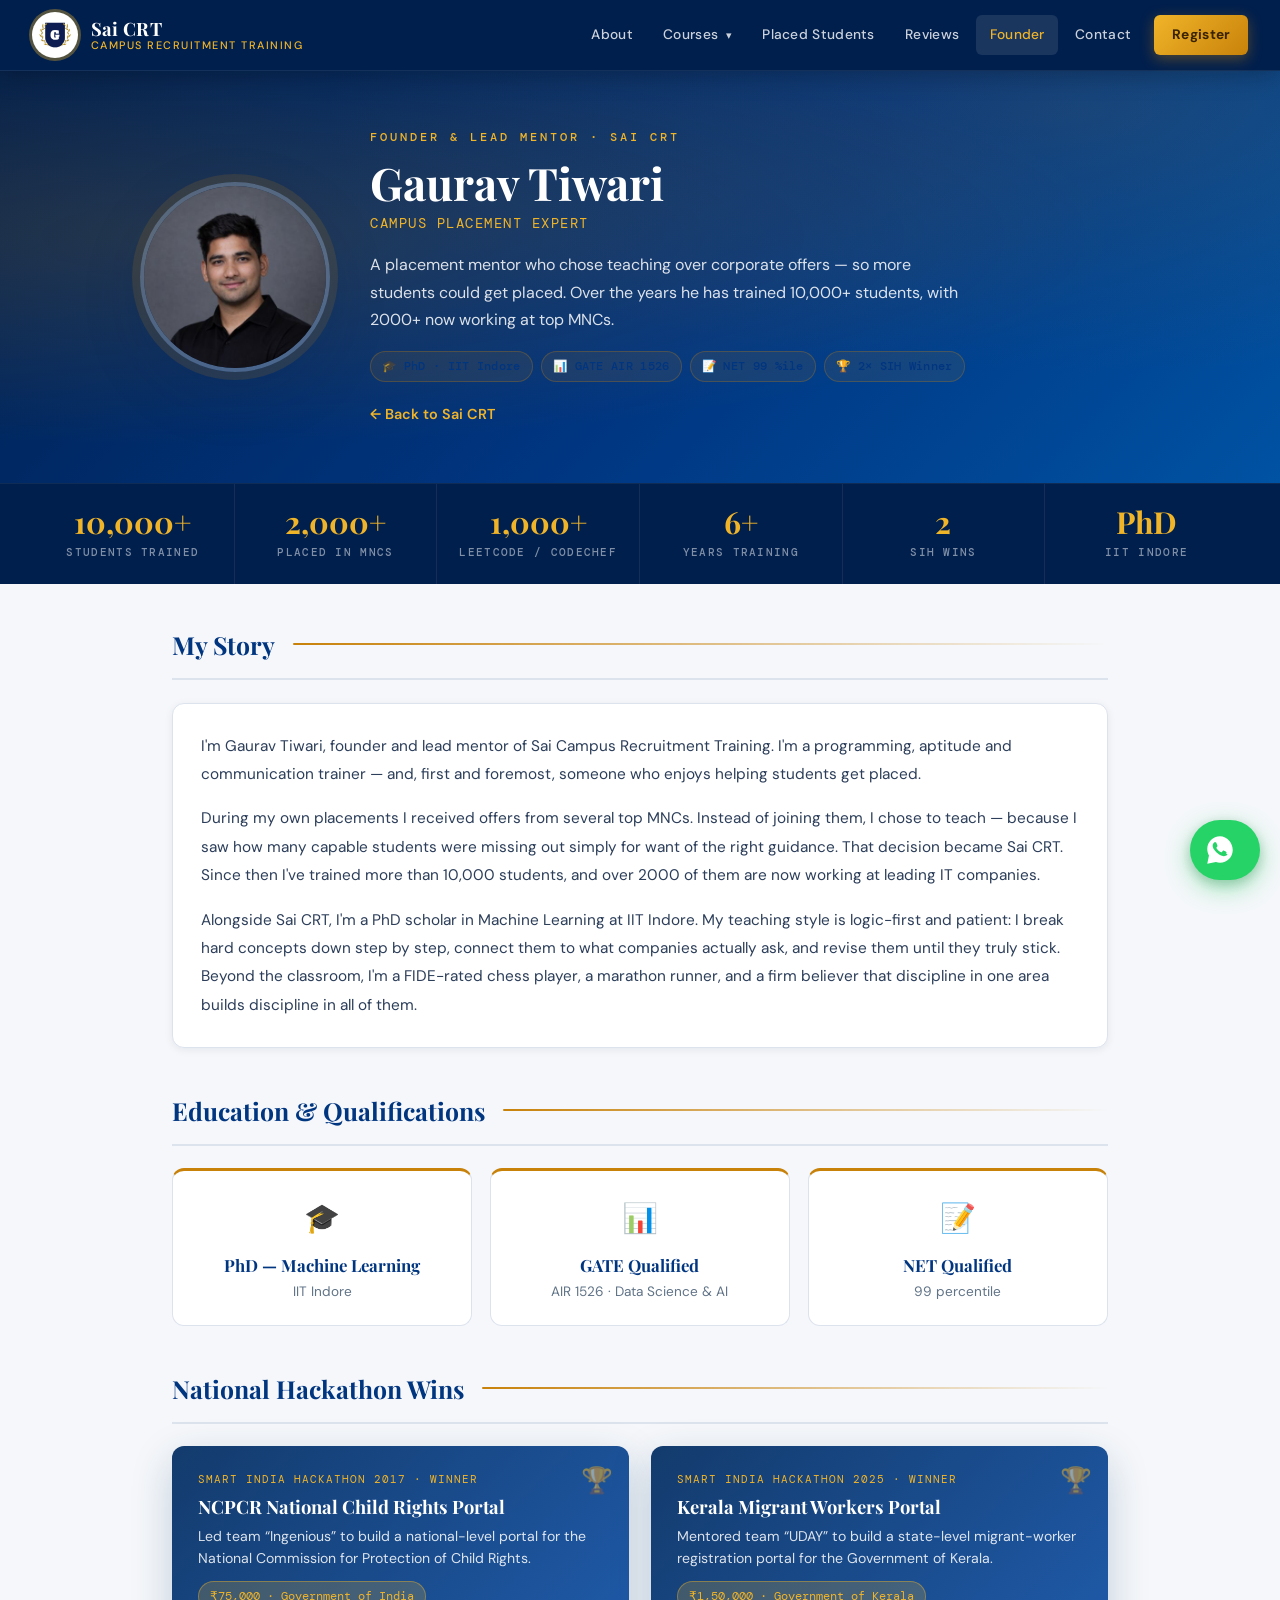
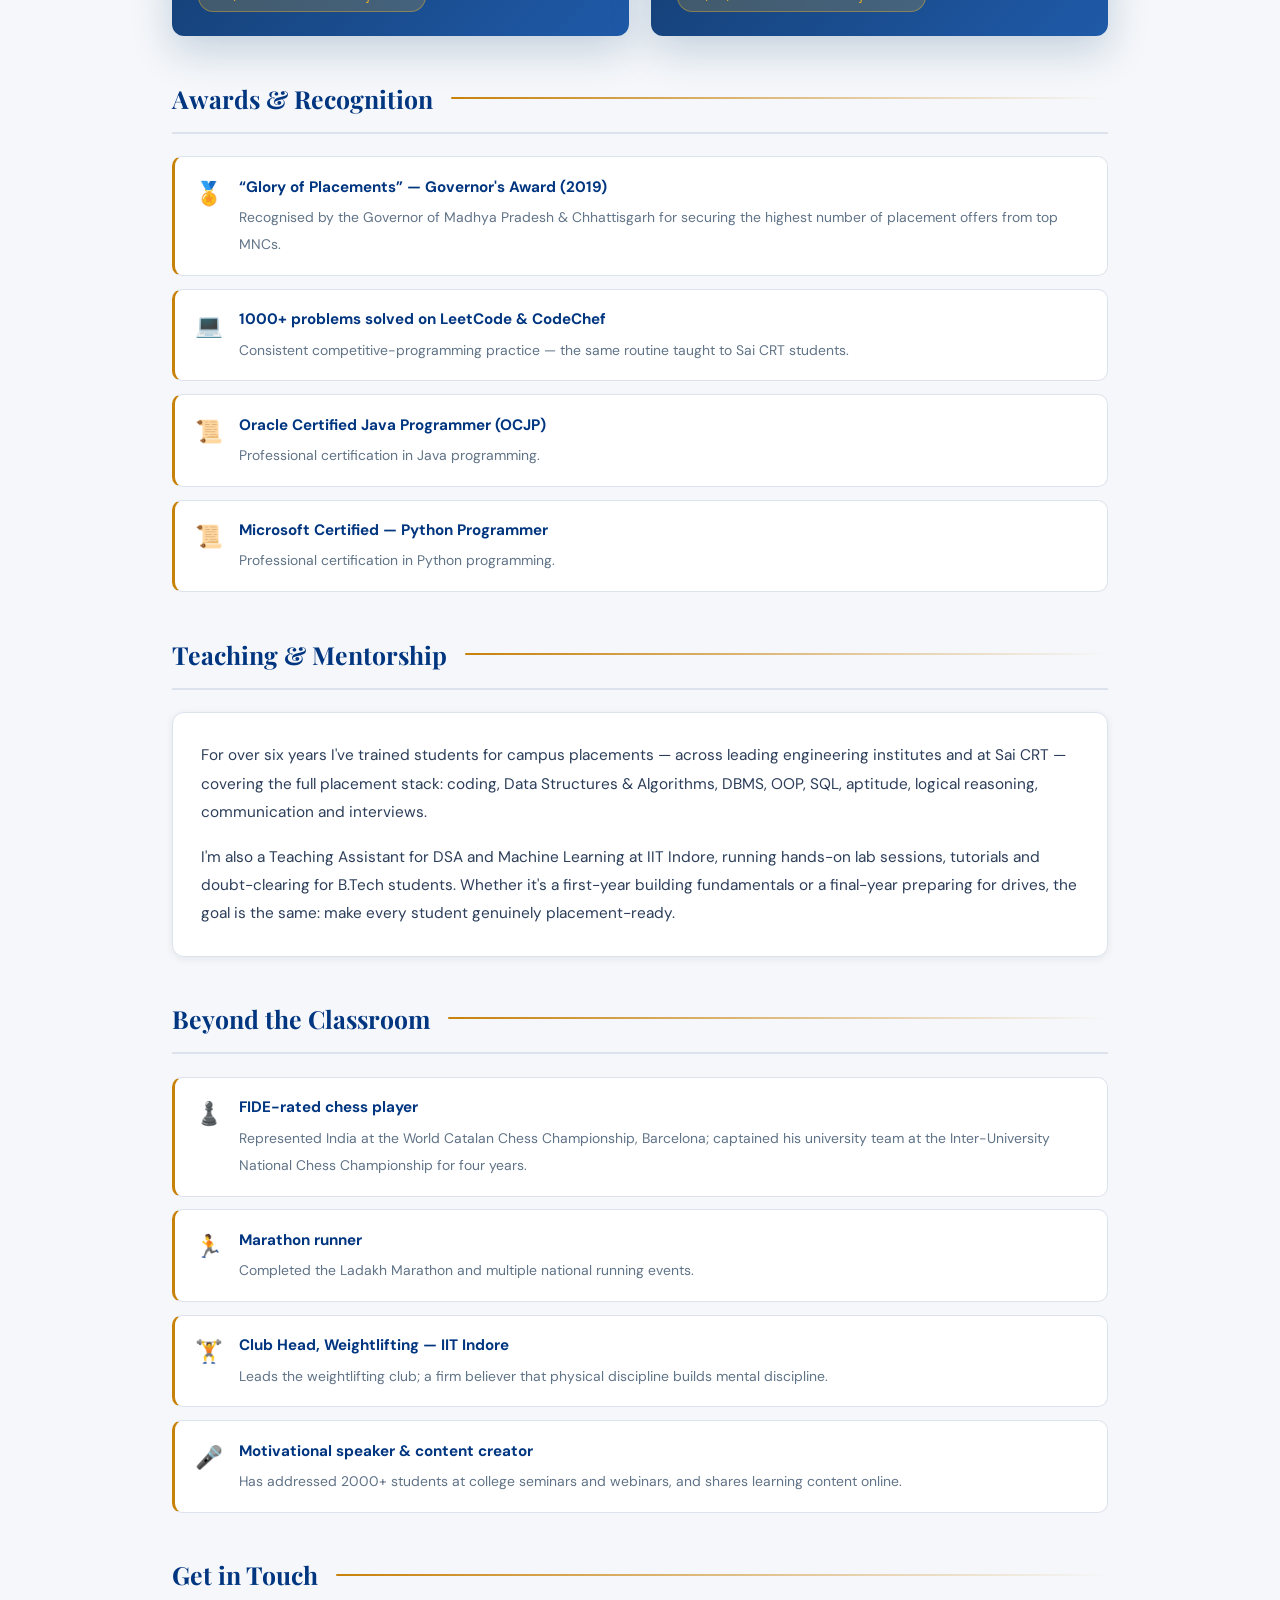
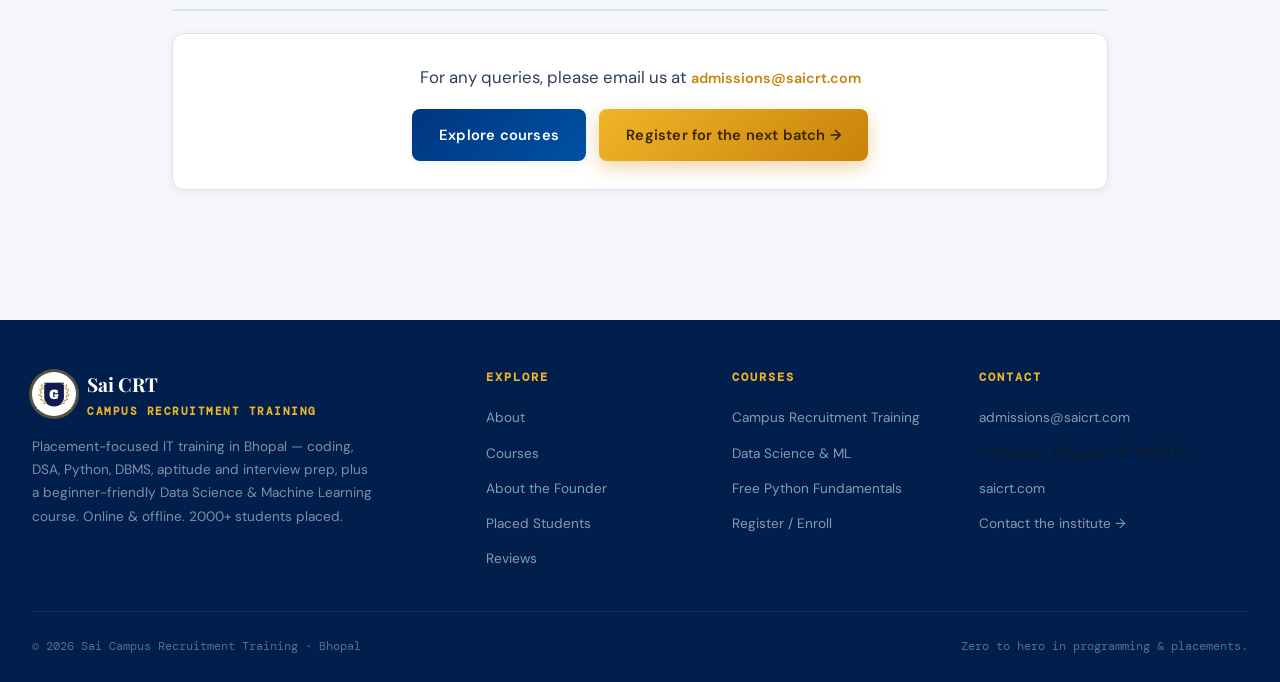
==== commit 5eecc327: "commit3" ====
--- a/about.html
+++ b/about.html
@@ -35,7 +35,7 @@
             <li><a href="index.html#courses">Data Science &amp; ML</a></li>
           </ul>
         </li>
-        <li><a href="index.html#placements">Placements</a></li>
+        <li><a href="placedstudents.html">Placed Students</a></li>
         <li><a href="index.html#reviews">Reviews</a></li>
         <li><a href="about.html" class="active">Founder</a></li>
         <li><a href="index.html#contact">Contact</a></li>
@@ -164,6 +164,14 @@
 
 </div>
 
+<!-- ======================= FLOATING WHATSAPP ======================= -->
+<a href="https://wa.me/918319953369" class="wa-float" target="_blank" rel="noopener" aria-label="Chat with Sai CRT on WhatsApp">
+  <span class="wa-icon">
+    <svg viewBox="0 0 32 32" aria-hidden="true"><path d="M16.04 3C9.4 3 4 8.4 4 15.04c0 2.13.56 4.2 1.62 6.03L4 29l8.13-1.6a12 12 0 0 0 3.9.65h.01C22.68 28.05 28 22.65 28 16.01 28 9.4 22.68 3 16.04 3Zm7.02 17.1c-.3.83-1.74 1.6-2.4 1.66-.65.06-1.24.28-4.2-.88-3.55-1.4-5.8-5-5.98-5.24-.17-.24-1.42-1.9-1.42-3.62 0-1.72.9-2.56 1.22-2.9.3-.35.65-.43.87-.43l.63.01c.2.01.47-.08.74.56.28.68.95 2.35 1.03 2.52.08.17.14.37.03.6-.1.24-.16.38-.32.58-.16.2-.34.44-.48.6-.16.16-.33.34-.14.66.19.32.84 1.38 1.8 2.24 1.24 1.1 2.28 1.44 2.6 1.6.32.16.5.14.7-.08.2-.23.8-.94 1.02-1.26.2-.32.4-.27.68-.16.28.1 1.76.83 2.06.98.3.16.5.23.58.36.07.13.07.76-.24 1.58Z"/></svg>
+  </span>
+  <span class="wa-text">Chat on WhatsApp</span>
+</a>
+
 <!-- ======================= FOOTER ======================= -->
 <footer>
   <div class="footer-inner">
@@ -180,7 +188,7 @@
         <li><a href="index.html#about">About</a></li>
         <li><a href="index.html#courses">Courses</a></li>
         <li><a href="about.html">About the Founder</a></li>
-        <li><a href="index.html#placements">Placements</a></li>
+        <li><a href="placedstudents.html">Placed Students</a></li>
         <li><a href="index.html#reviews">Reviews</a></li>
       </ul>
     </div>
--- a/style.css
+++ b/style.css
@@ -255,6 +255,26 @@
 .reveal{transition:opacity .6s ease,transform .6s ease}
 .js .reveal:not(.in){opacity:0;transform:translateY(20px)}
 
+/* =============================================  FLOATING WHATSAPP  ============================================= */
+.wa-float{position:fixed;right:20px;bottom:20px;z-index:1200;display:flex;align-items:center;gap:.6rem;background:#25d366;color:#fff;padding:0;border-radius:50px;box-shadow:0 8px 24px rgba(37,211,102,.45),0 4px 12px rgba(0,0,0,.2);transition:var(--transition);overflow:hidden}
+.wa-float:hover{transform:translateY(-3px) scale(1.03);box-shadow:0 12px 32px rgba(37,211,102,.55),0 6px 16px rgba(0,0,0,.25)}
+.wa-float .wa-icon{width:60px;height:60px;flex-shrink:0;display:flex;align-items:center;justify-content:center;position:relative}
+.wa-float .wa-icon svg{width:34px;height:34px;fill:#fff}
+.wa-float .wa-icon::before{content:'';position:absolute;inset:0;border-radius:50%;box-shadow:0 0 0 0 rgba(37,211,102,.6);animation:wa-pulse 2.2s ease-out infinite}
+.wa-float .wa-text{font-family:'DM Sans',sans-serif;font-weight:600;font-size:.9rem;white-space:nowrap;max-width:0;opacity:0;transition:max-width .35s ease,opacity .3s ease,padding .35s ease;padding-right:0}
+.wa-float:hover .wa-text{max-width:200px;opacity:1;padding-right:1.1rem}
+@keyframes wa-pulse{0%{box-shadow:0 0 0 0 rgba(37,211,102,.55)}70%{box-shadow:0 0 0 16px rgba(37,211,102,0)}100%{box-shadow:0 0 0 0 rgba(37,211,102,0)}}
+@media (max-width:768px){
+  .wa-float{right:16px;bottom:16px}
+  .wa-float .wa-icon{width:56px;height:56px}
+  .wa-float .wa-icon svg{width:32px;height:32px}
+  /* on mobile the label always shows so the purpose is obvious */
+  .wa-float .wa-text{max-width:200px;opacity:1;padding-right:1.1rem}
+}
+@media (prefers-reduced-motion:reduce){
+  .wa-float .wa-icon::before{animation:none}
+}
+
 /* =============================================  RESPONSIVE  ============================================= */
 @media (max-width:1100px){
   .stats-inner{grid-template-columns:repeat(3,1fr)}
@@ -316,6 +336,31 @@
 .text-link.on-navy:hover{color:#fff}
 
 /* =============================================
+   PLACED STUDENTS PAGE
+   ============================================= */
+.placed-grid{display:grid;grid-template-columns:repeat(auto-fill,minmax(300px,1fr));gap:1.4rem}
+.placed-card{background:var(--white);border:1px solid var(--border);border-radius:var(--radius-lg);overflow:hidden;transition:var(--transition);display:flex;flex-direction:column;position:relative}
+.placed-card:hover{box-shadow:var(--shadow-lg);transform:translateY(-5px)}
+.placed-top{padding:1.4rem 1.5rem;background:linear-gradient(135deg,var(--navy-deep),var(--navy-mid));color:#fff;display:flex;align-items:center;gap:1rem;position:relative;overflow:hidden}
+.placed-top::after{content:'';position:absolute;inset:0;background:radial-gradient(ellipse at 85% 10%,rgba(200,130,10,.22),transparent 60%);pointer-events:none}
+.placed-avatar{width:64px;height:64px;border-radius:50%;object-fit:cover;border:2px solid rgba(255,255,255,.35);box-shadow:0 0 0 3px rgba(200,130,10,.3);flex-shrink:0;position:relative;z-index:1}
+.placed-avatar.initial{display:flex;align-items:center;justify-content:center;background:linear-gradient(135deg,var(--gold-light),var(--gold));color:#3a2400;font-family:'Playfair Display',serif;font-weight:700;font-size:1.6rem;border-color:rgba(255,255,255,.4)}
+.placed-id{position:relative;z-index:1;min-width:0}
+.placed-id h4{font-family:'Playfair Display',serif;font-size:1.15rem;line-height:1.2;margin-bottom:.15rem}
+.placed-id .role{font-size:.8rem;color:rgba(255,255,255,.82);font-family:'DM Mono',monospace;letter-spacing:.3px}
+.placed-body{padding:1.3rem 1.5rem;flex:1;display:flex;flex-direction:column}
+.placed-facts{display:flex;flex-wrap:wrap;gap:.5rem;margin-bottom:1rem}
+.placed-chip{display:inline-flex;align-items:center;gap:.35rem;font-family:'DM Mono',monospace;font-size:.74rem;letter-spacing:.3px;padding:.32rem .75rem;border-radius:20px;background:var(--cream);color:var(--navy-dark);border:1px solid var(--border);font-weight:500}
+.placed-chip.pkg{background:rgba(200,130,10,.12);color:var(--gold);border-color:rgba(200,130,10,.3);font-weight:600}
+.placed-chip.company{background:rgba(0,53,128,.08);color:var(--navy-mid);border-color:rgba(0,53,128,.18)}
+.placed-quote{position:relative;color:var(--text-mid);font-size:.9rem;line-height:1.7;font-style:italic;padding-left:1.4rem;margin-top:auto}
+.placed-quote::before{content:'"';position:absolute;left:0;top:-.35rem;font-family:'Playfair Display',serif;font-size:2rem;color:rgba(200,130,10,.35);line-height:1}
+.placed-note{background:linear-gradient(135deg,#133b6d,#1f5aa8);border-radius:var(--radius);padding:1.4rem 1.6rem;color:#fff;margin-bottom:2rem;display:flex;align-items:center;gap:1rem;box-shadow:0 16px 40px rgba(17,67,120,.22);flex-wrap:wrap}
+.placed-note .ico{font-size:1.8rem;flex-shrink:0}
+.placed-note p{color:rgba(255,255,255,.9);font-size:.92rem;line-height:1.6;flex:1;min-width:220px}
+.placed-note b{color:var(--gold-light)}
+
+/* =============================================
    ABOUT PAGE
    ============================================= */
 .about-hero{background:linear-gradient(135deg,var(--navy-deep) 0%,var(--navy-dark) 55%,var(--navy-mid) 100%);padding:3.5rem 2rem;position:relative;overflow:hidden}
@@ -360,3 +405,147 @@
   .about-hero .lead{margin-left:auto;margin-right:auto}
   .edu-grid{grid-template-columns:1fr}
 }
+
+/* =============================================
+   AD LANDING PAGE (landing.html)
+   ============================================= */
+.lp-body{background:var(--cream)}
+
+/* --- urgency top bar --- */
+.lp-topbar{background:linear-gradient(90deg,var(--gold),var(--gold-light));color:#3a2400;text-align:center;font-size:.85rem;font-weight:600;padding:.55rem 1rem;letter-spacing:.2px;position:relative;z-index:1100}
+.lp-topbar b{font-weight:800}
+
+/* --- minimal header (few exit points) --- */
+.lp-header{position:sticky;top:0;z-index:1000;background:var(--navy-deep);box-shadow:0 4px 24px rgba(0,0,0,.25)}
+.lp-header-inner{max-width:1200px;margin:0 auto;padding:.7rem 1.5rem;display:flex;align-items:center;justify-content:space-between;gap:1rem}
+.lp-header .logo-wrap{gap:.7rem}
+.lp-header-call{display:inline-flex;align-items:center;gap:.5rem;background:rgba(255,255,255,.1);border:1px solid rgba(255,255,255,.2);color:#fff;padding:.5rem 1rem;border-radius:50px;font-size:.85rem;font-weight:600;transition:var(--transition)}
+.lp-header-call:hover{background:var(--gold);color:#3a2400;border-color:var(--gold)}
+
+/* --- hero --- */
+.lp-hero{background:linear-gradient(135deg,var(--navy-deep) 0%,var(--navy-dark) 55%,var(--navy-mid) 100%);position:relative;overflow:hidden;padding:3rem 1.5rem 3.5rem}
+.lp-hero::before{content:'';position:absolute;inset:0;pointer-events:none;background:radial-gradient(ellipse at 15% 30%,rgba(200,130,10,.2),transparent 55%),radial-gradient(ellipse at 90% 80%,rgba(200,130,10,.12),transparent 50%)}
+.lp-hero-inner{position:relative;z-index:2;max-width:1200px;margin:0 auto;display:grid;grid-template-columns:1fr 1fr;gap:3rem;align-items:center}
+.lp-hero-text .pill{display:inline-flex;align-items:center;gap:.4rem;background:rgba(240,180,41,.15);border:1px solid rgba(240,180,41,.4);color:var(--gold-light);font-family:'DM Mono',monospace;font-size:.72rem;letter-spacing:1.5px;text-transform:uppercase;padding:.35rem .9rem;border-radius:20px;margin-bottom:1.1rem;font-weight:500}
+.lp-hero h1{font-family:'Playfair Display',serif;font-size:2.7rem;line-height:1.12;color:#fff;font-weight:700;margin-bottom:1rem;text-shadow:0 2px 20px rgba(0,0,0,.3)}
+.lp-hero h1 .accent{color:var(--gold-light)}
+.lp-hero .lp-sub{color:rgba(255,255,255,.85);font-size:1.05rem;line-height:1.7;margin-bottom:1.4rem;max-width:540px}
+.lp-usp{list-style:none;margin:0 0 1.6rem;padding:0;display:grid;gap:.55rem}
+.lp-usp li{display:flex;align-items:flex-start;gap:.6rem;color:rgba(255,255,255,.92);font-size:.95rem;line-height:1.5}
+.lp-usp li::before{content:'✓';flex-shrink:0;width:22px;height:22px;border-radius:50%;background:rgba(37,211,102,.2);border:1px solid rgba(37,211,102,.5);color:#4ade80;display:flex;align-items:center;justify-content:center;font-size:.75rem;font-weight:700;margin-top:2px}
+.lp-cta-row{display:flex;flex-wrap:wrap;gap:.8rem;margin-bottom:1.4rem}
+.btn-lg{padding:1.05rem 2rem;font-size:1rem;border-radius:10px}
+.btn-pulse{position:relative;animation:btnpulse 2.2s ease-in-out infinite}
+@keyframes btnpulse{0%,100%{box-shadow:0 6px 18px rgba(200,130,10,.35)}50%{box-shadow:0 6px 30px rgba(240,180,41,.7)}}
+.lp-trust{display:flex;align-items:center;gap:.9rem;flex-wrap:wrap;color:rgba(255,255,255,.8);font-size:.85rem}
+.lp-trust .avatars{display:flex}
+.lp-trust .avatars span{width:34px;height:34px;border-radius:50%;border:2px solid var(--navy-deep);margin-left:-10px;display:flex;align-items:center;justify-content:center;font-size:.8rem;font-weight:700;color:#3a2400;font-family:'Playfair Display',serif}
+.lp-trust .avatars span:first-child{margin-left:0}
+.lp-trust .stars{color:var(--gold-light);letter-spacing:1px}
+
+/* --- video --- */
+.lp-video-wrap{position:relative}
+.video-frame{position:relative;width:100%;padding-top:56.25%;border-radius:var(--radius-lg);overflow:hidden;box-shadow:0 24px 60px rgba(0,0,0,.45),0 0 0 1px rgba(255,255,255,.1);background:#000}
+.video-frame iframe,.video-frame img{position:absolute;inset:0;width:100%;height:100%;border:0;object-fit:cover}
+.video-badge{position:absolute;top:-14px;left:50%;transform:translateX(-50%);background:linear-gradient(135deg,var(--gold-light),var(--gold));color:#3a2400;font-family:'DM Mono',monospace;font-size:.72rem;font-weight:700;letter-spacing:.5px;text-transform:uppercase;padding:.35rem 1rem;border-radius:20px;box-shadow:0 6px 16px rgba(200,130,10,.5);white-space:nowrap;z-index:3}
+.video-poster-play{position:absolute;inset:0;display:flex;align-items:center;justify-content:center;cursor:pointer;z-index:2}
+.video-poster-play::after{content:'';width:74px;height:74px;border-radius:50%;background:rgba(255,255,255,.95);box-shadow:0 8px 30px rgba(0,0,0,.5);position:absolute}
+.video-poster-play::before{content:'';position:relative;z-index:2;width:0;height:0;border-style:solid;border-width:15px 0 15px 26px;border-color:transparent transparent transparent var(--navy-dark);margin-left:6px}
+.video-poster-play .ring{position:absolute;width:74px;height:74px;border-radius:50%;box-shadow:0 0 0 0 rgba(255,255,255,.5);animation:wa-pulse 2s ease-out infinite}
+
+/* --- countdown --- */
+.lp-countdown{display:flex;align-items:center;justify-content:center;gap:.6rem;flex-wrap:wrap;margin-top:1.4rem}
+.lp-countdown .cd-label{color:rgba(255,255,255,.75);font-size:.82rem;font-family:'DM Mono',monospace;letter-spacing:.5px}
+.cd-box{background:rgba(255,255,255,.1);border:1px solid rgba(255,255,255,.18);border-radius:8px;padding:.5rem .7rem;text-align:center;min-width:56px}
+.cd-box b{display:block;font-family:'Playfair Display',serif;font-size:1.4rem;color:var(--gold-light);line-height:1}
+.cd-box small{display:block;font-size:.6rem;text-transform:uppercase;letter-spacing:1px;color:rgba(255,255,255,.6);margin-top:.2rem;font-family:'DM Mono',monospace}
+
+/* --- generic landing section --- */
+.lp-section{max-width:1100px;margin:0 auto;padding:3.5rem 1.5rem}
+.lp-section.tight{padding-top:2.5rem;padding-bottom:2.5rem}
+.lp-head{text-align:center;max-width:680px;margin:0 auto 2.2rem}
+.lp-head .eyebrow{justify-content:center;display:block}
+.lp-head h2{font-family:'Playfair Display',serif;font-size:2rem;color:var(--navy-dark);line-height:1.2;margin-bottom:.6rem}
+.lp-head p{color:var(--text-mid);font-size:1rem;line-height:1.7}
+
+/* --- benefit grid --- */
+.benefit-grid{display:grid;grid-template-columns:repeat(auto-fit,minmax(220px,1fr));gap:1.1rem}
+.benefit-card{background:var(--white);border:1px solid var(--border);border-radius:var(--radius);padding:1.5rem;transition:var(--transition);border-top:3px solid var(--gold)}
+.benefit-card:hover{box-shadow:var(--shadow-md);transform:translateY(-4px)}
+.benefit-card .ico{font-size:1.9rem;margin-bottom:.6rem}
+.benefit-card h4{color:var(--navy-dark);font-size:1.05rem;margin-bottom:.35rem}
+.benefit-card p{color:var(--text-soft);font-size:.88rem;line-height:1.6}
+
+/* --- pricing --- */
+.lp-price-wrap{max-width:520px;margin:0 auto}
+.price-card{background:var(--white);border:2px solid var(--gold);border-radius:var(--radius-lg);overflow:hidden;box-shadow:var(--shadow-lg);position:relative}
+.price-card .ribbon{background:linear-gradient(135deg,var(--navy-deep),var(--navy-mid));color:#fff;text-align:center;padding:1.3rem 1.5rem;position:relative;overflow:hidden}
+.price-card .ribbon::after{content:'';position:absolute;inset:0;background:radial-gradient(ellipse at 85% 10%,rgba(200,130,10,.25),transparent 60%)}
+.price-card .ribbon .tag{position:relative;z-index:1;font-family:'DM Mono',monospace;font-size:.72rem;letter-spacing:2px;text-transform:uppercase;color:var(--gold-light);margin-bottom:.4rem}
+.price-card .ribbon h3{position:relative;z-index:1;font-family:'Playfair Display',serif;font-size:1.5rem}
+.price-body{padding:1.8rem}
+.price-figure{display:flex;align-items:baseline;justify-content:center;gap:.7rem;margin-bottom:.4rem}
+.price-figure .now{font-family:'Playfair Display',serif;font-size:3rem;font-weight:700;color:var(--navy-dark);line-height:1}
+.price-figure .was{font-size:1.3rem;color:var(--text-soft);text-decoration:line-through}
+.price-save{text-align:center;font-family:'DM Mono',monospace;font-size:.78rem;color:var(--gold);background:rgba(200,130,10,.1);border:1px solid rgba(200,130,10,.28);border-radius:20px;padding:.3rem .9rem;display:inline-block;margin:0 auto 1.3rem;width:auto}
+.price-save-wrap{text-align:center}
+.price-incl{list-style:none;margin:1.3rem 0;padding:0;display:grid;gap:.6rem}
+.price-incl li{display:flex;align-items:flex-start;gap:.6rem;font-size:.9rem;color:var(--text-mid);line-height:1.5}
+.price-incl li::before{content:'✓';flex-shrink:0;color:var(--gold);font-weight:700;margin-top:1px}
+.price-card .btn{width:100%;margin-bottom:.6rem}
+.price-secure{text-align:center;font-size:.76rem;color:var(--text-soft);font-family:'DM Mono',monospace}
+
+/* --- guarantee --- */
+.lp-guarantee{max-width:820px;margin:0 auto;background:linear-gradient(135deg,#133b6d,#1f5aa8);border-radius:var(--radius-lg);padding:2rem 2.2rem;color:#fff;display:flex;align-items:center;gap:1.5rem;box-shadow:0 16px 40px rgba(17,67,120,.25);flex-wrap:wrap}
+.lp-guarantee .seal{font-size:3.5rem;flex-shrink:0}
+.lp-guarantee h3{font-family:'Playfair Display',serif;font-size:1.4rem;margin-bottom:.4rem}
+.lp-guarantee p{color:rgba(255,255,255,.85);font-size:.95rem;line-height:1.6;flex:1;min-width:240px}
+
+/* --- FAQ --- */
+.faq-list{max-width:760px;margin:0 auto}
+.faq-item{background:var(--white);border:1px solid var(--border);border-radius:var(--radius);margin-bottom:.8rem;overflow:hidden;transition:var(--transition)}
+.faq-item[open]{box-shadow:var(--shadow-sm);border-color:var(--gold)}
+.faq-item summary{cursor:pointer;padding:1.1rem 1.3rem;font-weight:600;color:var(--navy-dark);font-size:.98rem;list-style:none;display:flex;justify-content:space-between;align-items:center;gap:1rem}
+.faq-item summary::-webkit-details-marker{display:none}
+.faq-item summary::after{content:'+';font-size:1.5rem;color:var(--gold);font-weight:400;flex-shrink:0;transition:var(--transition)}
+.faq-item[open] summary::after{transform:rotate(45deg)}
+.faq-item .faq-a{padding:0 1.3rem 1.2rem;color:var(--text-mid);font-size:.92rem;line-height:1.7}
+
+/* --- final CTA --- */
+.lp-final{background:linear-gradient(135deg,var(--navy-deep),var(--navy-mid));text-align:center;padding:3.5rem 1.5rem;position:relative;overflow:hidden}
+.lp-final::before{content:'';position:absolute;inset:0;background:radial-gradient(ellipse at 50% 0%,rgba(200,130,10,.2),transparent 60%);pointer-events:none}
+.lp-final-inner{position:relative;z-index:1;max-width:640px;margin:0 auto}
+.lp-final h2{font-family:'Playfair Display',serif;font-size:2.1rem;color:#fff;line-height:1.2;margin-bottom:.8rem}
+.lp-final p{color:rgba(255,255,255,.82);font-size:1rem;margin-bottom:1.6rem;line-height:1.7}
+
+/* --- sticky mobile CTA bar --- */
+.sticky-cta{position:fixed;left:0;right:0;bottom:0;z-index:1150;display:none;grid-template-columns:1fr 1fr;gap:.6rem;padding:.6rem;background:rgba(0,31,77,.97);backdrop-filter:blur(8px);border-top:1px solid rgba(255,255,255,.12);box-shadow:0 -6px 24px rgba(0,0,0,.3)}
+.sticky-cta .btn{width:100%;padding:.9rem 1rem;font-size:.92rem}
+
+/* --- landing footer --- */
+.lp-foot{background:var(--navy-deep);color:rgba(255,255,255,.6);text-align:center;padding:2rem 1.5rem;font-size:.82rem;line-height:1.8}
+.lp-foot a{color:var(--gold-light)}
+.lp-foot .lp-foot-links{margin-bottom:.6rem;display:flex;gap:1.2rem;justify-content:center;flex-wrap:wrap}
+
+/* --- landing responsive --- */
+@media (max-width:860px){
+  .lp-hero-inner{grid-template-columns:1fr;gap:2rem}
+  .lp-hero-text{order:2;text-align:center}
+  .lp-video-wrap{order:1}
+  .lp-usp{text-align:left;max-width:420px;margin-left:auto;margin-right:auto}
+  .lp-cta-row,.lp-trust{justify-content:center}
+  .lp-hero h1{font-size:2.2rem}
+  .lp-hero .lp-sub{margin-left:auto;margin-right:auto}
+}
+@media (max-width:768px){
+  .sticky-cta{display:grid}
+  .wa-float{bottom:80px}          /* lift WhatsApp above the sticky bar */
+  body{padding-bottom:70px}       /* room for sticky bar */
+  .lp-head h2,.lp-final h2{font-size:1.7rem}
+  .lp-section{padding:2.5rem 1.25rem}
+}
+@media (max-width:480px){
+  .lp-hero h1{font-size:1.85rem}
+  .price-figure .now{font-size:2.4rem}
+  .lp-header-inner{padding:.6rem 1rem}
+}
